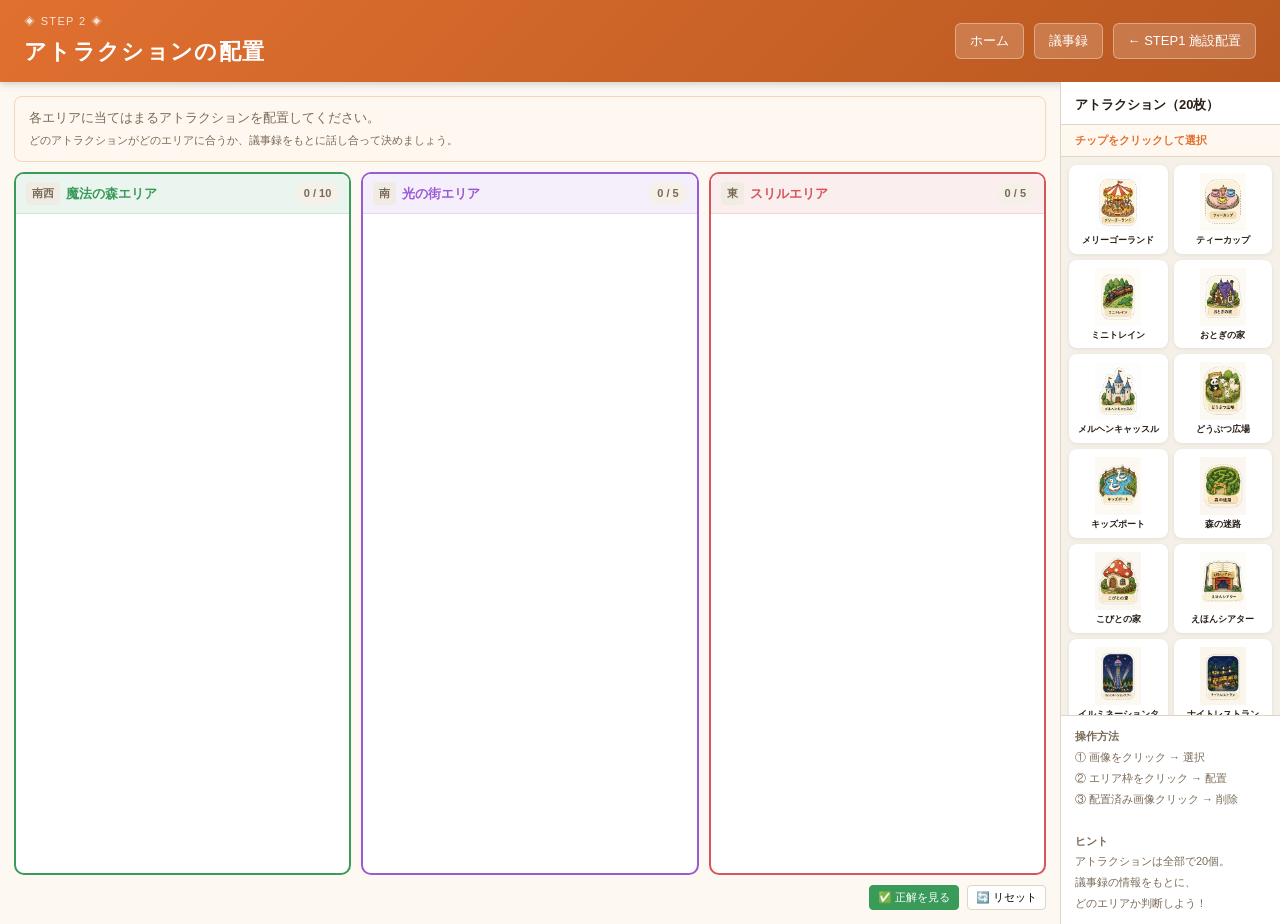
==== attraction.html @ 627123e7 "画像チップ対応・2ページ構成にリニューアル - board.html (STEP1): buhin1〜9の実画像チップで施設配置 - attraction.html (STEP2): 新規。20枚のア" ====
<!doctype html>
<html lang="ja">
<head>
  <meta charset="utf-8">
  <meta name="viewport" content="width=device-width, initial-scale=1">
  <title>アトラクションの配置 | テーマパーク開園プロジェクト</title>
  <link rel="stylesheet" href="styles.css">
</head>
<body>
  <header class="site-header compact">
    <div>
      <p class="eyebrow">◈ STEP 2 ◈</p>
      <h1>アトラクションの配置</h1>
    </div>
    <nav class="top-nav" aria-label="ページ">
      <a href="index.html">ホーム</a>
      <a href="view.html">議事録</a>
      <a href="board.html">← STEP1 施設配置</a>
    </nav>
  </header>

  <main class="attr-layout">

    <!-- ゾーンボード -->
    <section class="zone-board" aria-label="エリアゾーン">
      <div class="zone-tip">
        各エリアに当てはまるアトラクションを配置してください。<br>
        <small>どのアトラクションがどのエリアに合うか、議事録をもとに話し合って決めましょう。</small>
      </div>
      <div class="zone-grid" id="zoneGrid">
        <!-- JS で描画 -->
      </div>
      <div class="zone-actions">
        <button class="tray-btn answer-btn" id="answerBtn" type="button">✅ 正解を見る</button>
        <button class="tray-btn" id="resetBtn" type="button">🔄 リセット</button>
      </div>
    </section>

    <!-- アトラクション パレット -->
    <aside class="shop-tray attr-tray" aria-label="アトラクション">
      <div class="tray-header">
        <h2>アトラクション（20枚）</h2>
      </div>
      <div class="selected-status" id="selectedStatus">チップをクリックして選択</div>
      <div class="img-palette img-palette-attr" id="attrPalette"></div>
      <div class="board-tip">
        <strong>操作方法</strong><br>
        ① 画像をクリック → 選択<br>
        ② エリア枠をクリック → 配置<br>
        ③ 配置済み画像クリック → 削除<br>
        <br>
        <strong>ヒント</strong><br>
        アトラクションは全部で20個。<br>
        議事録の情報をもとに、<br>
        どのエリアか判断しよう！
      </div>
    </aside>
  </main>

  <!-- 正解モーダル -->
  <div class="modal-overlay" id="answerModal" role="dialog" aria-modal="true">
    <div class="modal-box">
      <div class="modal-header">
        <h3>✅ 正解（教員用）</h3>
        <button class="modal-close" id="modalClose" type="button">✕</button>
      </div>
      <div class="modal-body">
        <div class="answer-grid">
          <div class="answer-zone" style="border-color:#3a9a5a">
            <div class="answer-zone-title" style="color:#3a9a5a">南西 ／ 魔法の森エリア（10個）</div>
            <p>メリーゴーランド・ティーカップ・ミニトレイン・おとぎの家・メルヘンキャッスル・どうぶつ広場・キッズポート・森の迷路・こびとの家・えほんシアター</p>
          </div>
          <div class="answer-zone" style="border-color:#9a5ad4">
            <div class="answer-zone-title" style="color:#9a5ad4">南 ／ 光の街エリア（5個）</div>
            <p>イルミネーションタワー・ナイトレストラン・ライトガーデン・ジャズステージ・夜景ラウンジ</p>
          </div>
          <div class="answer-zone" style="border-color:#d4555a">
            <div class="answer-zone-title" style="color:#d4555a">東 ／ スリルエリア（5個）</div>
            <p>ジェットコースター・フリーフォール・ウォータースライド・回転ライド・スカイタワー</p>
          </div>
          <div class="answer-zone" style="border-color:#c8b89a">
            <div class="answer-zone-title" style="color:#7a6a5a">アトラクション総数</div>
            <p>ファミリー向け <strong>10個</strong>・大人夜間向け <strong>5個</strong>・スリル絶叫 <strong>5個</strong>　合計 <strong>20個</strong></p>
          </div>
        </div>
        <img src="完成図A.png" alt="テーマパーク完成図" style="margin-top:14px;width:100%;border-radius:8px;">
      </div>
    </div>
  </div>

  <script src="data.js"></script>
  <script>
    const STORAGE_KEY = "themepark-attr-v1";
    // zoneId → attrId[]
    let placements = JSON.parse(localStorage.getItem(STORAGE_KEY) || "{}");
    let selectedId = null;

    function save() { localStorage.setItem(STORAGE_KEY, JSON.stringify(placements)); }
    function attrById(id) { return ATTRACTION_CHIPS.find(c => c.id === id); }
    function isPlaced(id) { return Object.values(placements).some(arr => arr.includes(id)); }

    // ── 選択状態 ──────────────────────────────────────────
    function setSelected(id) {
      selectedId = id;
      const chip = id ? attrById(id) : null;
      document.getElementById("selectedStatus").textContent =
        chip ? `「${chip.name}」を選択中` : "チップをクリックして選択";
      renderPalette();
      // ゾーンのホバースタイル更新
      document.querySelectorAll(".zone-cell").forEach(el => {
        el.classList.toggle("zone-ready", !!id);
      });
    }

    // ── ゾーン描画 ────────────────────────────────────────
    function renderZones() {
      const grid = document.getElementById("zoneGrid");
      grid.innerHTML = "";
      ATTRACTION_ZONES.forEach(zone => {
        const el = document.createElement("div");
        el.className = "zone-cell";
        el.dataset.zoneId = zone.id;
        el.style.setProperty("--zone-color", zone.color);

        el.innerHTML = `
          <div class="zone-header">
            <span class="zone-direction">${zone.direction}</span>
            <span class="zone-name" style="color:${zone.color}">${zone.areaName}</span>
            <span class="zone-count" id="count-${zone.id}">0 / ${zone.capacity}</span>
          </div>
          <div class="zone-chips" id="zone-chips-${zone.id}"></div>`;

        el.addEventListener("click", () => onZoneClick(zone.id));
        grid.appendChild(el);
      });
      renderZoneChips();
    }

    function renderZoneChips() {
      ATTRACTION_ZONES.forEach(zone => {
        const area    = document.getElementById("zone-chips-" + zone.id);
        const counter = document.getElementById("count-" + zone.id);
        if (!area) return;
        area.innerHTML = "";
        const placed = placements[zone.id] || [];

        // カウンター更新
        counter.textContent = `${placed.length} / ${zone.capacity}`;
        counter.style.color = placed.length > zone.capacity ? "#d4555a" : "#7a6a5a";

        placed.forEach(chipId => {
          const chip = attrById(chipId);
          if (!chip) return;
          const wrap = document.createElement("div");
          wrap.className = "zone-chip-wrap";
          const img = document.createElement("img");
          img.src   = chip.img;
          img.alt   = chip.name;
          img.className = "zone-chip-img";
          img.title = chip.name + "（クリックで削除）";
          img.addEventListener("click", e => {
            e.stopPropagation();
            removeChip(chipId, zone.id);
          });
          const lbl = document.createElement("div");
          lbl.className = "zone-chip-name";
          lbl.textContent = chip.name;
          wrap.appendChild(img);
          wrap.appendChild(lbl);
          area.appendChild(wrap);
        });
      });
    }

    // ── パレット描画 ──────────────────────────────────────
    function renderPalette() {
      const palette = document.getElementById("attrPalette");
      palette.innerHTML = "";
      ATTRACTION_CHIPS.forEach(chip => {
        const placed = isPlaced(chip.id);
        const btn = document.createElement("button");
        btn.type = "button";
        btn.className = "img-chip-btn img-chip-sm" +
          (selectedId === chip.id ? " selected" : "") +
          (placed ? " placed" : "");
        btn.innerHTML = `<img src="${chip.img}" alt="${chip.name}"><span>${chip.name}</span>`;
        btn.title = placed ? "配置済み" : chip.name;
        btn.addEventListener("click", () => {
          if (placed) return;
          setSelected(selectedId === chip.id ? null : chip.id);
        });
        palette.appendChild(btn);
      });
    }

    // ── 配置・削除 ──────────────────────────────────────
    function onZoneClick(zoneId) {
      if (!selectedId) return;
      if (isPlaced(selectedId)) return;
      if (!placements[zoneId]) placements[zoneId] = [];
      placements[zoneId].push(selectedId);
      save();

      const el = document.querySelector(`[data-zone-id="${zoneId}"]`);
      if (el) { el.classList.add("target-active"); setTimeout(() => el.classList.remove("target-active"), 350); }

      renderZoneChips();
      setSelected(null);
    }

    function removeChip(chipId, zoneId) {
      if (!placements[zoneId]) return;
      placements[zoneId] = placements[zoneId].filter(id => id !== chipId);
      if (!placements[zoneId].length) delete placements[zoneId];
      save();
      renderZoneChips();
      renderPalette();
      if (selectedId === chipId) setSelected(null);
    }

    // ── リセット・正解 ─────────────────────────────────────
    document.getElementById("resetBtn").addEventListener("click", () => {
      if (!confirm("配置をすべてリセットしますか？")) return;
      placements = {};
      save();
      setSelected(null);
      renderZoneChips();
      renderPalette();
    });

    const modal = document.getElementById("answerModal");
    document.getElementById("answerBtn").addEventListener("click", () => {
      if (!confirm("正解を表示しますか？\n（授業中は教員が確認してください）")) return;
      modal.classList.add("open");
    });
    document.getElementById("modalClose").addEventListener("click", () => modal.classList.remove("open"));
    modal.addEventListener("click", e => { if (e.target === modal) modal.classList.remove("open"); });

    // ── 初期化 ──────────────────────────────────────────
    renderZones();
    renderPalette();
    setSelected(null);
  </script>
</body>
</html>
---- styles.css ----
/* ── リセット・基本 ─────────────────────────────── */
*, *::before, *::after { box-sizing: border-box; margin: 0; padding: 0; }

:root {
  --primary:   #e07030;
  --primary-d: #b85820;
  --accent:    #3a7bd5;
  --green:     #3a9a5a;
  --bg:        #fdf8f2;
  --surface:   #fff;
  --border:    #e0d4c4;
  --text:      #2a2018;
  --muted:     #7a6a58;
  --fixed-bg:  #f0ece4;
  --radius:    10px;
}

body {
  font-family: "Noto Sans JP", "Hiragino Sans", "Yu Gothic UI", sans-serif;
  background: var(--bg);
  color: var(--text);
  min-height: 100vh;
  line-height: 1.7;
}

/* ── ヘッダー ─────────────────────────────────── */
.site-header {
  background: linear-gradient(135deg, var(--primary) 0%, var(--primary-d) 100%);
  color: #fff;
  padding: 20px 24px;
  display: flex;
  align-items: center;
  justify-content: space-between;
  gap: 16px;
  box-shadow: 0 2px 8px rgba(0,0,0,.18);
}
.site-header.compact { padding: 12px 24px; }

.eyebrow {
  font-size: 11px;
  letter-spacing: .12em;
  opacity: .8;
  margin-bottom: 2px;
}
.site-header h1 {
  font-size: clamp(16px, 3vw, 22px);
  font-weight: 700;
  letter-spacing: .06em;
}

.top-nav { display: flex; gap: 10px; flex-shrink: 0; }
.top-nav a {
  color: #fff;
  text-decoration: none;
  background: rgba(255,255,255,.18);
  border: 1px solid rgba(255,255,255,.35);
  border-radius: 6px;
  padding: 6px 14px;
  font-size: 13px;
  transition: background .2s;
  white-space: nowrap;
}
.top-nav a:hover { background: rgba(255,255,255,.32); }

/* ── コンテンツレイアウト ────────────────────────── */
.content-layout {
  max-width: 860px;
  margin: 0 auto;
  padding: 28px 18px 60px;
  display: flex;
  flex-direction: column;
  gap: 28px;
}

/* ── セクション ────────────────────────────────── */
.section-band {
  background: var(--surface);
  border: 1px solid var(--border);
  border-radius: var(--radius);
  padding: 24px 24px 20px;
  box-shadow: 0 1px 4px rgba(0,0,0,.06);
}

.section-heading {
  display: flex;
  align-items: center;
  justify-content: space-between;
  margin-bottom: 16px;
  gap: 12px;
}
.section-heading h2 {
  font-size: 17px;
  font-weight: 700;
  color: var(--primary);
  border-left: 4px solid var(--primary);
  padding-left: 10px;
}

.section-divider {
  text-align: center;
  color: var(--muted);
  font-size: 13px;
  letter-spacing: .2em;
  margin: 4px 0 16px;
}

/* ── ルールボックス ────────────────────────────── */
.rule-box {
  background: #fff8f0;
  border: 1px solid #f0d8b8;
  border-radius: 8px;
  padding: 18px 20px;
}
.rule-box ol { padding-left: 22px; }
.rule-box li { margin-bottom: 8px; font-size: 14px; line-height: 1.8; }
.rule-box strong { color: var(--primary); }

/* ── 地図プレビュー ────────────────────────────── */
.map-preview {
  width: 100%;
  border-radius: 8px;
  border: 1px solid var(--border);
  display: block;
}

/* ── ページパネル ─────────────────────────────── */
.home-layout {
  display: grid;
  grid-template-columns: 1fr 1fr;
  gap: 16px;
}
@media (max-width: 560px) { .home-layout { grid-template-columns: 1fr; } }

.home-panel {
  border: 1px solid var(--border);
  border-radius: 8px;
  padding: 20px;
  background: #fafaf8;
}
.home-panel.accent { background: #fff8f0; border-color: #f0d0b0; }
.home-panel p { font-size: 13px; color: var(--muted); margin-bottom: 14px; }

.primary-link {
  display: inline-block;
  background: var(--primary);
  color: #fff;
  text-decoration: none;
  padding: 9px 20px;
  border-radius: 6px;
  font-size: 14px;
  font-weight: 600;
  transition: background .2s;
}
.primary-link:hover { background: var(--primary-d); }

.pdf-link {
  font-size: 12px;
  color: var(--accent);
  text-decoration: none;
}
.pdf-link:hover { text-decoration: underline; }

/* ── チップ一覧（ホーム）────────────────────────── */
.chip-preview-grid {
  display: flex;
  flex-wrap: wrap;
  gap: 8px;
}
.chip-preview-item {
  display: flex;
  align-items: center;
  gap: 6px;
  background: #fff;
  border: 1px solid var(--border);
  border-radius: 20px;
  padding: 5px 12px;
  font-size: 13px;
}
.chip-preview-item .chip-icon { font-size: 16px; }

/* ══════════════════════════════════════════════
   VIEW PAGE
══════════════════════════════════════════════ */
.size-controls {
  display: flex;
  gap: 8px;
  flex-wrap: wrap;
  margin-bottom: 20px;
}
.size-btn {
  background: var(--surface);
  border: 1px solid var(--border);
  border-radius: 6px;
  padding: 8px 22px;
  font-size: 14px;
  cursor: pointer;
  transition: all .2s;
}
.size-btn:hover { border-color: var(--primary); color: var(--primary); }
.size-btn.active {
  background: var(--primary);
  border-color: var(--primary);
  color: #fff;
  font-weight: 600;
}

.role-controls {
  display: flex;
  gap: 8px;
  flex-wrap: wrap;
  margin-bottom: 20px;
}
.role-btn {
  background: var(--surface);
  border: 1px solid var(--border);
  border-radius: 6px;
  padding: 8px 18px;
  font-size: 15px;
  font-weight: 600;
  cursor: pointer;
  transition: all .2s;
}
.role-btn:hover { border-color: var(--primary); color: var(--primary); }
.role-btn.active {
  background: var(--primary);
  border-color: var(--primary);
  color: #fff;
}
.role-btn.disabled { opacity: .35; pointer-events: none; }

.hint-hidden {
  text-align: center;
  color: var(--muted);
  font-size: 14px;
  padding: 32px 0;
  letter-spacing: .06em;
}

.minutes-list {
  display: flex;
  flex-direction: column;
  gap: 16px;
}

.minutes-card {
  background: #fffbf7;
  border: 1px solid #e8d8c0;
  border-left: 4px solid var(--primary);
  border-radius: 8px;
  padding: 18px 20px;
}
.minutes-card .card-header {
  display: flex;
  align-items: baseline;
  gap: 10px;
  margin-bottom: 4px;
}
.minutes-card .card-num {
  font-size: 11px;
  font-weight: 700;
  letter-spacing: .1em;
  color: var(--primary);
  background: #fdebd8;
  border-radius: 4px;
  padding: 2px 8px;
}
.minutes-card .card-title {
  font-size: 15px;
  font-weight: 700;
}
.minutes-card .card-theme {
  font-size: 12px;
  color: var(--muted);
  margin-bottom: 12px;
}
.minutes-card ul {
  padding-left: 18px;
  margin-bottom: 10px;
}
.minutes-card li {
  font-size: 14px;
  margin-bottom: 5px;
  line-height: 1.75;
}
.minutes-card .card-memo {
  font-size: 13px;
  color: var(--muted);
  background: #f5f0e8;
  border-radius: 6px;
  padding: 8px 12px;
}
.minutes-card .card-memo::before {
  content: "📝 メモ：";
  font-weight: 600;
  color: #8a6a40;
}

/* ══════════════════════════════════════════════
   BOARD PAGE
══════════════════════════════════════════════ */
.board-layout {
  display: grid;
  grid-template-columns: 1fr 220px;
  gap: 0;
  height: calc(100vh - 58px);
  overflow: hidden;
}
@media (max-width: 700px) {
  .board-layout {
    grid-template-columns: 1fr;
    grid-template-rows: 1fr auto;
    height: auto;
  }
}

/* ── グリッドステージ ───────────────────────────── */
.board-stage {
  padding: 16px;
  overflow: auto;
  display: flex;
  align-items: flex-start;
  justify-content: center;
}

.game-grid {
  display: grid;
  grid-template-columns: repeat(3, 1fr);
  grid-template-rows: repeat(3, 1fr);
  gap: 4px;
  width: 100%;
  max-width: 640px;
  aspect-ratio: 4/3;
  background: #c8b89a;
  border: 3px solid #a89070;
  border-radius: 10px;
  padding: 4px;
  box-shadow: 0 4px 16px rgba(0,0,0,.15);
}

.grid-cell {
  background: var(--surface);
  border-radius: 6px;
  padding: 6px;
  display: flex;
  flex-direction: column;
  gap: 3px;
  cursor: pointer;
  transition: background .15s, box-shadow .15s;
  min-height: 0;
  overflow: hidden;
  position: relative;
}
.grid-cell:not(.fixed):not(.target-active):hover {
  background: #fff8f0;
  box-shadow: inset 0 0 0 2px var(--primary);
}
.grid-cell.target-active {
  background: #fff0e0;
  box-shadow: inset 0 0 0 2px var(--primary);
  animation: pulse .4s ease;
}
@keyframes pulse { 0%,100%{box-shadow:inset 0 0 0 2px var(--primary)} 50%{box-shadow:inset 0 0 0 3px #e07030,0 0 8px rgba(224,112,48,.4)} }

.grid-cell.fixed {
  background: var(--fixed-bg);
  cursor: default;
}

.cell-label {
  font-size: 10px;
  font-weight: 700;
  color: var(--muted);
  letter-spacing: .06em;
  line-height: 1;
}

.cell-fixed-content {
  display: flex;
  flex-direction: column;
  align-items: center;
  justify-content: center;
  flex: 1;
  gap: 2px;
  color: var(--muted);
}
.cell-fixed-content .fixed-icon { font-size: 24px; }
.cell-fixed-content .fixed-name { font-size: 11px; font-weight: 600; }

.cell-chips {
  display: flex;
  flex-direction: column;
  gap: 2px;
  flex: 1;
  overflow: hidden;
}

.placed-chip {
  display: flex;
  align-items: center;
  gap: 4px;
  border-radius: 4px;
  padding: 3px 5px;
  font-size: 11px;
  font-weight: 600;
  color: #fff;
  cursor: pointer;
  transition: opacity .15s, transform .1s;
  line-height: 1.2;
  flex-shrink: 0;
}
.placed-chip:hover {
  opacity: .8;
  transform: scale(.97);
}
.placed-chip .chip-icon-sm { font-size: 13px; flex-shrink: 0; }
.placed-chip .chip-name-sm { font-size: 10px; overflow: hidden; text-overflow: ellipsis; white-space: nowrap; }

/* ── サイドパレット ────────────────────────────── */
.shop-tray {
  background: #f5f0e8;
  border-left: 1px solid var(--border);
  display: flex;
  flex-direction: column;
  overflow: hidden;
}

.tray-header {
  padding: 12px 14px 8px;
  border-bottom: 1px solid var(--border);
  display: flex;
  align-items: center;
  justify-content: space-between;
  background: var(--surface);
}
.tray-header h2 { font-size: 13px; font-weight: 700; }

.tray-btns { display: flex; gap: 5px; }
.tray-btn {
  font-size: 11px;
  border: 1px solid var(--border);
  background: var(--surface);
  border-radius: 4px;
  padding: 4px 8px;
  cursor: pointer;
  transition: all .15s;
  white-space: nowrap;
}
.tray-btn:hover { background: #f0e8d8; }
.tray-btn.answer-btn {
  background: var(--green);
  border-color: var(--green);
  color: #fff;
}
.tray-btn.answer-btn:hover { background: #2d8048; }

.selected-status {
  font-size: 11px;
  color: var(--primary);
  font-weight: 600;
  padding: 6px 14px;
  background: #fff8f0;
  border-bottom: 1px solid var(--border);
  min-height: 28px;
}

.card-palette {
  flex: 1;
  overflow-y: auto;
  padding: 8px;
  display: flex;
  flex-direction: column;
  gap: 5px;
}

.vcard {
  display: flex;
  align-items: center;
  gap: 8px;
  padding: 8px 10px;
  border-radius: 7px;
  border: 2px solid transparent;
  background: var(--surface);
  cursor: pointer;
  transition: all .15s;
  text-align: left;
  box-shadow: 0 1px 3px rgba(0,0,0,.07);
}
.vcard:hover { border-color: var(--primary); }
.vcard.selected {
  border-color: var(--primary);
  background: #fff8f0;
  box-shadow: 0 0 0 3px rgba(224,112,48,.2);
}
.vcard.placed {
  opacity: .4;
  cursor: default;
  pointer-events: none;
}
.vcard .vc-icon { font-size: 20px; flex-shrink: 0; }
.vcard .vc-name { font-size: 12px; font-weight: 600; line-height: 1.3; color: var(--text); }

.board-tip {
  padding: 10px 14px;
  font-size: 11px;
  color: var(--muted);
  line-height: 1.9;
  border-top: 1px solid var(--border);
  background: var(--surface);
}

/* ── ③ 配置枚数による枠線ヒント ─────────────────── */
.grid-cell.depth-1 { box-shadow: inset 0 0 0 2px #c8b08a; }
.grid-cell.depth-2 { box-shadow: inset 0 0 0 3px var(--primary); }
.grid-cell.depth-3 { box-shadow: inset 0 0 0 4px var(--primary-d), 0 0 0 1px var(--primary); }

/* ── アトラクション小チップ（マス内）────────────── */
.attr-wrap {
  display: flex;
  flex-wrap: wrap;
  gap: 2px;
  margin-top: 2px;
}
.attr-chip {
  display: inline-flex;
  align-items: center;
  justify-content: center;
  width: 20px;
  height: 20px;
  border-radius: 4px;
  font-size: 12px;
  cursor: pointer;
  transition: opacity .15s, transform .1s;
  flex-shrink: 0;
}
.attr-chip:hover { opacity: .7; transform: scale(.9); }

/* ── パレットタブ ─────────────────────────────── */
.palette-tabs {
  display: flex;
  border-bottom: 1px solid var(--border);
}
.palette-tab {
  flex: 1;
  padding: 7px 6px;
  font-size: 12px;
  font-weight: 600;
  background: var(--surface);
  border: none;
  border-bottom: 3px solid transparent;
  cursor: pointer;
  color: var(--muted);
  transition: all .15s;
}
.palette-tab.active {
  color: var(--primary);
  border-bottom-color: var(--primary);
  background: #fff8f0;
}
.palette-tab:hover:not(.active) { background: #f5f0e8; }

/* ── アトラクションパレット カテゴリラベル ────────── */
.attr-category-label {
  font-size: 11px;
  font-weight: 700;
  padding: 6px 8px 4px;
  margin-top: 6px;
  border-left: 3px solid;
  letter-spacing: .04em;
}

/* ── アトラクション用の小さいカード ─────────────── */
.vcard.vcard-sm {
  padding: 5px 8px;
}
.vcard.vcard-sm .vc-icon { font-size: 16px; }
.vcard.vcard-sm .vc-name { font-size: 11px; }

/* ── 画像チップパレット（board / attraction 共通）────── */
.img-palette {
  flex: 1;
  overflow-y: auto;
  padding: 8px;
  display: grid;
  grid-template-columns: 1fr 1fr;
  gap: 6px;
}
.img-palette-attr {
  grid-template-columns: 1fr 1fr;
}

.img-chip-btn {
  display: flex;
  flex-direction: column;
  align-items: center;
  gap: 4px;
  padding: 6px 4px;
  border-radius: 8px;
  border: 2px solid transparent;
  background: var(--surface);
  cursor: pointer;
  transition: all .15s;
  box-shadow: 0 1px 4px rgba(0,0,0,.08);
  text-align: center;
}
.img-chip-btn img {
  width: 100%;
  max-width: 72px;
  aspect-ratio: 1;
  object-fit: contain;
  border-radius: 4px;
}
.img-chip-btn span {
  font-size: 10px;
  font-weight: 600;
  color: var(--text);
  line-height: 1.2;
  word-break: break-all;
}
.img-chip-btn:hover:not(.placed) { border-color: var(--primary); }
.img-chip-btn.selected {
  border-color: var(--primary);
  background: #fff8f0;
  box-shadow: 0 0 0 3px rgba(224,112,48,.25);
}
.img-chip-btn.placed {
  opacity: .3;
  cursor: default;
  pointer-events: none;
}
.img-chip-sm img { max-width: 58px; }
.img-chip-sm span { font-size: 9px; }

/* ── セル内の画像チップ ─────────────────────────── */
.cell-img-chips {
  flex: 1;
  display: flex;
  flex-wrap: wrap;
  gap: 2px;
  align-content: flex-start;
  overflow: hidden;
  padding: 2px;
}
.cell-chip-img {
  width: 48%;
  max-height: 54px;
  object-fit: contain;
  border-radius: 4px;
  cursor: pointer;
  transition: opacity .15s, transform .1s;
  border: 1px solid rgba(0,0,0,.06);
}
.cell-chip-img:hover { opacity: .75; transform: scale(.95); }

/* ── STEP2ナビボタン ────────────────────────────── */
.nav-step2 {
  background: #3a9a5a !important;
  border-color: #3a9a5a !important;
  font-weight: 700 !important;
}
.nav-step2:hover { background: #2d8048 !important; }

/* ══════════════════════════════════════════════
   ATTRACTION PAGE
══════════════════════════════════════════════ */
.attr-layout {
  display: grid;
  grid-template-columns: 1fr 220px;
  gap: 0;
  height: calc(100vh - 58px);
  overflow: hidden;
}
@media (max-width: 700px) {
  .attr-layout { grid-template-columns: 1fr; height: auto; }
}

.attr-tray { min-height: 0; }

/* ── ゾーンボード ──────────────────────────────── */
.zone-board {
  display: flex;
  flex-direction: column;
  gap: 10px;
  padding: 14px;
  overflow: auto;
}
.zone-tip {
  font-size: 13px;
  color: var(--muted);
  background: #fff8f0;
  border: 1px solid #f0d8b8;
  border-radius: 8px;
  padding: 10px 14px;
  line-height: 1.7;
}
.zone-tip small { font-size: 11px; }

.zone-grid {
  display: grid;
  grid-template-columns: repeat(3, 1fr);
  gap: 10px;
  flex: 1;
  min-height: 0;
}
@media (max-width: 800px) {
  .zone-grid { grid-template-columns: 1fr; }
}

.zone-cell {
  background: var(--surface);
  border: 2px solid var(--zone-color, #c8b89a);
  border-radius: 10px;
  display: flex;
  flex-direction: column;
  overflow: hidden;
  cursor: pointer;
  transition: box-shadow .15s, background .15s;
  min-height: 180px;
}
.zone-cell.zone-ready:hover {
  box-shadow: 0 0 0 3px color-mix(in srgb, var(--zone-color) 40%, transparent);
  background: color-mix(in srgb, var(--zone-color) 5%, white);
}
.zone-cell.target-active {
  animation: pulse .35s ease;
}

.zone-header {
  display: flex;
  align-items: center;
  gap: 6px;
  padding: 8px 10px;
  background: color-mix(in srgb, var(--zone-color) 10%, white);
  border-bottom: 1px solid color-mix(in srgb, var(--zone-color) 25%, white);
  flex-shrink: 0;
}
.zone-direction {
  font-size: 11px;
  font-weight: 700;
  color: var(--muted);
  background: #f0ece4;
  border-radius: 4px;
  padding: 2px 6px;
}
.zone-name {
  font-size: 13px;
  font-weight: 700;
  flex: 1;
}
.zone-count {
  font-size: 11px;
  font-weight: 700;
  color: var(--muted);
  background: #f5f0e8;
  border-radius: 10px;
  padding: 2px 8px;
}

.zone-chips {
  flex: 1;
  overflow-y: auto;
  display: flex;
  flex-wrap: wrap;
  gap: 6px;
  padding: 8px;
  align-content: flex-start;
}

.zone-chip-wrap {
  display: flex;
  flex-direction: column;
  align-items: center;
  gap: 2px;
  cursor: pointer;
}
.zone-chip-img {
  width: 64px;
  height: 64px;
  object-fit: contain;
  border-radius: 6px;
  border: 1px solid rgba(0,0,0,.06);
  transition: opacity .15s, transform .1s;
  background: #fafaf8;
}
.zone-chip-img:hover { opacity: .7; transform: scale(.93); }
.zone-chip-name {
  font-size: 9px;
  text-align: center;
  color: var(--muted);
  line-height: 1.2;
  max-width: 64px;
  word-break: break-all;
}

.zone-actions {
  display: flex;
  gap: 8px;
  justify-content: flex-end;
  flex-shrink: 0;
}

/* ── 正解モーダル内 ──────────────────────────────── */
.answer-grid {
  display: grid;
  grid-template-columns: 1fr 1fr;
  gap: 10px;
  margin-bottom: 10px;
}
@media (max-width: 560px) { .answer-grid { grid-template-columns: 1fr; } }
.answer-zone {
  border: 2px solid;
  border-radius: 8px;
  padding: 10px 12px;
}
.answer-zone-title {
  font-size: 13px;
  font-weight: 700;
  margin-bottom: 6px;
}
.answer-zone p {
  font-size: 12px;
  color: var(--muted);
  line-height: 1.8;
}

/* ── モーダル（正解表示）────────────────────────── */
.modal-overlay {
  display: none;
  position: fixed;
  inset: 0;
  background: rgba(0,0,0,.65);
  z-index: 100;
  align-items: center;
  justify-content: center;
  padding: 16px;
}
.modal-overlay.open { display: flex; }
.modal-box {
  background: var(--surface);
  border-radius: 12px;
  max-width: 700px;
  width: 100%;
  overflow: hidden;
  box-shadow: 0 8px 40px rgba(0,0,0,.35);
}
.modal-header {
  display: flex;
  align-items: center;
  justify-content: space-between;
  padding: 14px 18px;
  background: var(--primary);
  color: #fff;
}
.modal-header h3 { font-size: 15px; }
.modal-close {
  background: none;
  border: none;
  color: #fff;
  font-size: 20px;
  cursor: pointer;
  line-height: 1;
  padding: 0 4px;
}
.modal-body { padding: 16px; }
.modal-body img { width: 100%; border-radius: 8px; display: block; }
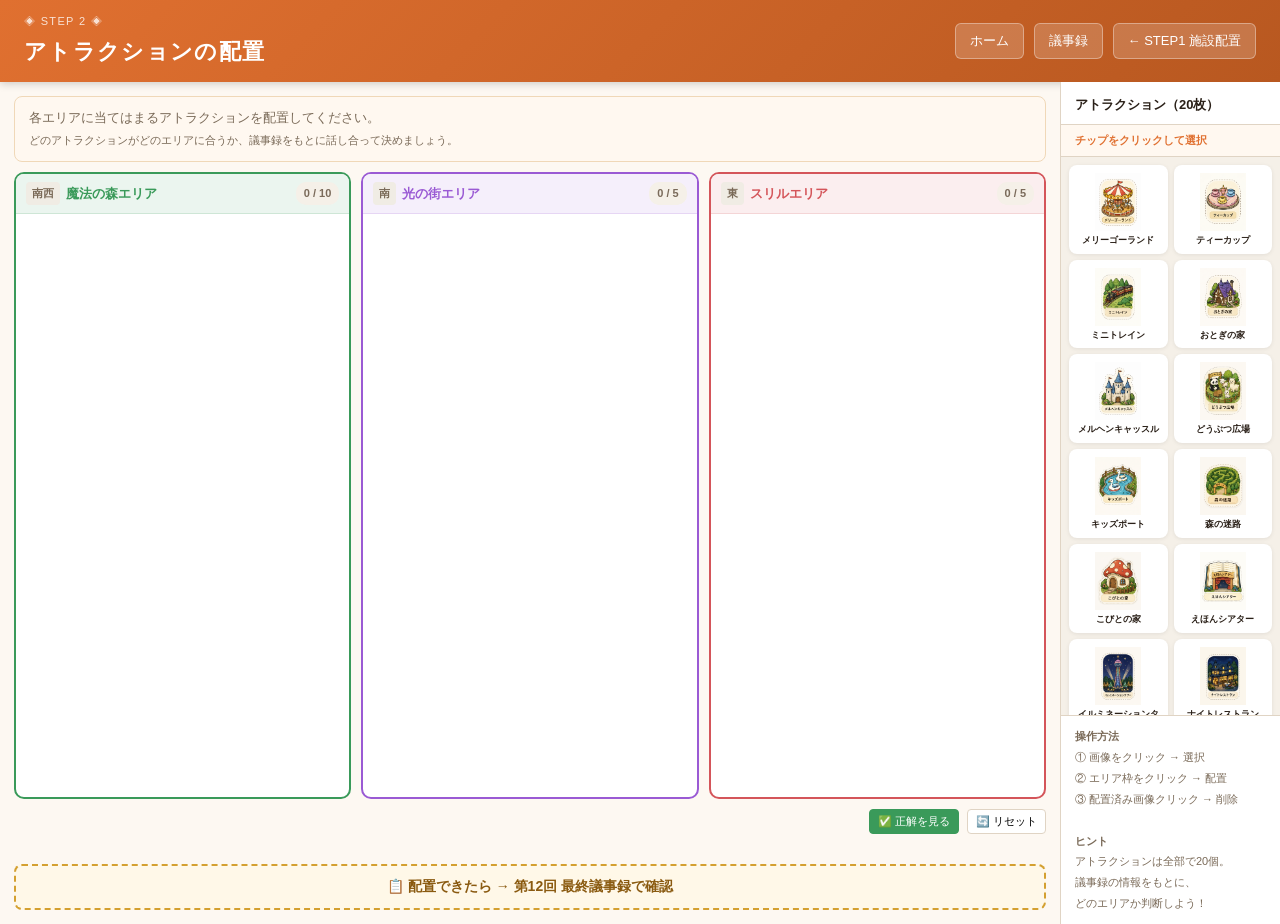
==== commit fe85d1d5: "第12回議事録を配布から除外し、配置後確認パネルとして追加 - data.js: GROUP_PATTERNSから第12回を全グループ除外 - board.html / attraction.html" ====
--- a/attraction.html
+++ b/attraction.html
@@ -33,6 +33,34 @@
       <div class="zone-actions">
         <button class="tray-btn answer-btn" id="answerBtn" type="button">✅ 正解を見る</button>
         <button class="tray-btn" id="resetBtn" type="button">🔄 リセット</button>
+      </div>
+
+      <!-- 第12回議事録で確認（配置後に開く） -->
+      <div class="final-check-wrap">
+        <button class="final-check-btn" id="finalCheckBtn" type="button">
+          📋 配置できたら → 第12回 最終議事録で確認
+        </button>
+        <div class="final-check-panel" id="finalCheckPanel">
+          <div class="minutes-card" style="border-left-color:#3a9a5a;">
+            <div class="card-header">
+              <span class="card-num" style="background:#e0f0e8;color:#3a9a5a;">第12回</span>
+              <span class="card-title">第12回 定例会議</span>
+            </div>
+            <div class="card-theme">テーマ：最終確認</div>
+            <ul>
+              <li>北西の神聖な山と、南東の美しい海は固定で開発しない。</li>
+              <li>北にはオフィシャルホテルを置く。</li>
+              <li>北東は自然保護エリアとして残す。</li>
+              <li>西にはモノレール新駅を置く。</li>
+              <li>中央にはメインゲート、中央川、メインブリッジを置く。</li>
+              <li>東にはスリルエリアを置く。</li>
+              <li>南西には魔法の森エリアと蒸気機関車の線路を置く。</li>
+              <li>南には光の街エリアと中央川を置く。</li>
+              <li><strong>アトラクションの最終数：ファミリー向け10個・大人夜間向け5個・絶叫系5個。</strong></li>
+            </ul>
+            <div class="card-memo">古い案ではなく、最終決定を優先すること。</div>
+          </div>
+        </div>
       </div>
     </section>
 
@@ -236,6 +264,16 @@
     document.getElementById("modalClose").addEventListener("click", () => modal.classList.remove("open"));
     modal.addEventListener("click", e => { if (e.target === modal) modal.classList.remove("open"); });
 
+    // ── 第12回パネル開閉 ─────────────────────────────────
+    const finalBtn   = document.getElementById("finalCheckBtn");
+    const finalPanel = document.getElementById("finalCheckPanel");
+    finalBtn.addEventListener("click", () => {
+      const open = finalPanel.classList.toggle("open");
+      finalBtn.textContent = open
+        ? "📋 第12回 最終議事録（閉じる）"
+        : "📋 配置できたら → 第12回 最終議事録で確認";
+    });
+
     // ── 初期化 ──────────────────────────────────────────
     renderZones();
     renderPalette();
--- a/styles.css
+++ b/styles.css
@@ -862,3 +862,33 @@
 }
 .modal-body { padding: 16px; }
 .modal-body img { width: 100%; border-radius: 8px; display: block; }
+
+
+/* ── 第12回 最終確認パネル ──────────────────────────── */
+.final-check-wrap {
+  margin-top: 20px;
+}
+.final-check-btn {
+  display: block;
+  width: 100%;
+  padding: 12px 18px;
+  background: #fff8e8;
+  border: 2px dashed #d4a030;
+  border-radius: 8px;
+  color: #8a5a10;
+  font-size: 14px;
+  font-weight: 700;
+  cursor: pointer;
+  text-align: center;
+  transition: background .2s;
+}
+.final-check-btn:hover {
+  background: #fff0cc;
+}
+.final-check-panel {
+  display: none;
+  margin-top: 10px;
+}
+.final-check-panel.open {
+  display: block;
+}
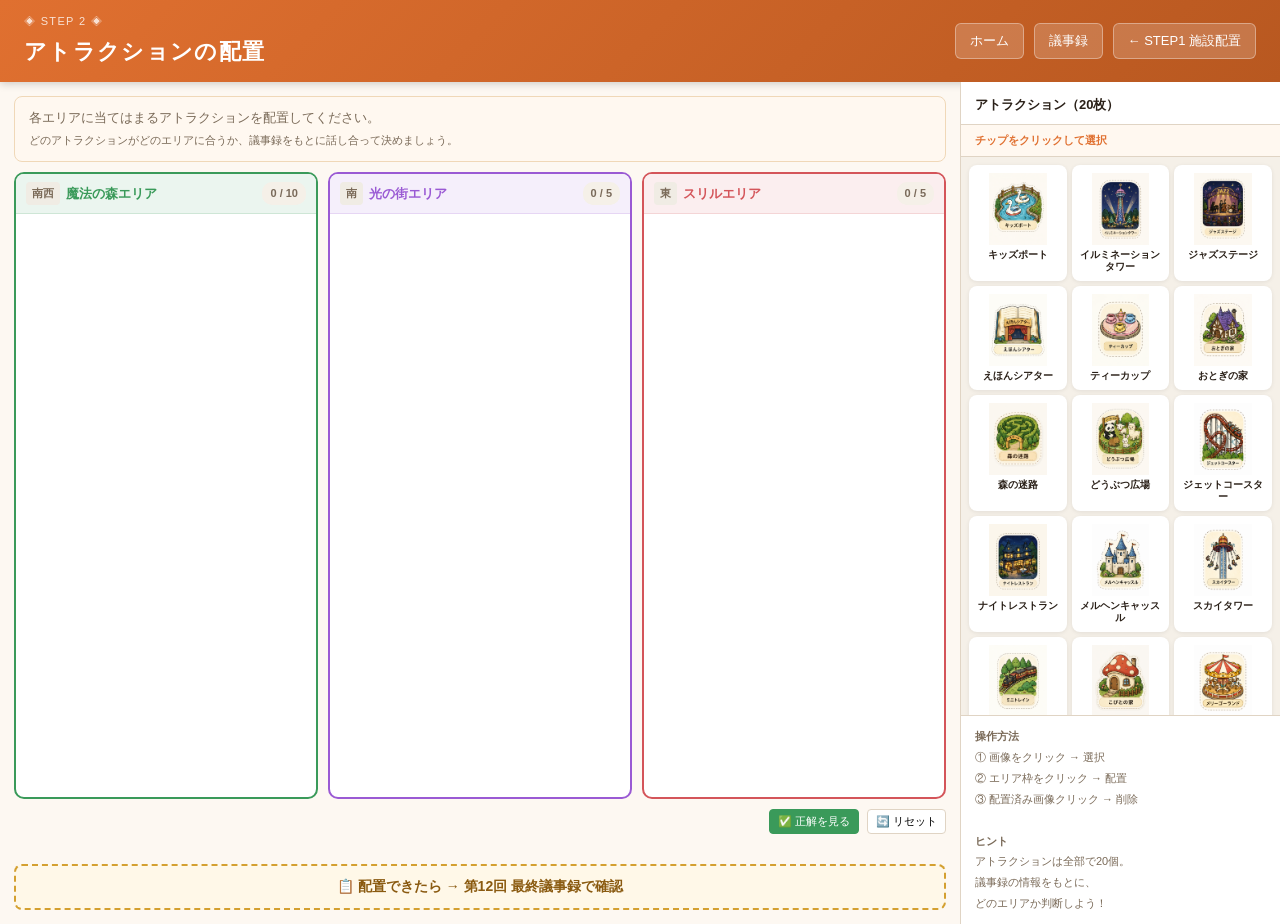
==== commit 9ff73a61: "アトラクション画面の表示改善：シャッフル・大型チップ・レスポンシブ対応 - パレット：カテゴリ順→Fisher-Yatesシャッフルでランダム表示（ページ内は固定） - 配置済みチップ：64px→cl" ====
--- a/attraction.html
+++ b/attraction.html
@@ -123,6 +123,17 @@
     let placements = JSON.parse(localStorage.getItem(STORAGE_KEY) || "{}");
     let selectedId = null;
 
+    // ── パレット順序をシャッフル（初回のみ・ページ中は固定）────────
+    function shuffle(arr) {
+      const a = [...arr];
+      for (let i = a.length - 1; i > 0; i--) {
+        const j = Math.floor(Math.random() * (i + 1));
+        [a[i], a[j]] = [a[j], a[i]];
+      }
+      return a;
+    }
+    const shuffledChips = shuffle(ATTRACTION_CHIPS);
+
     function save() { localStorage.setItem(STORAGE_KEY, JSON.stringify(placements)); }
     function attrById(id) { return ATTRACTION_CHIPS.find(c => c.id === id); }
     function isPlaced(id) { return Object.values(placements).some(arr => arr.includes(id)); }
@@ -200,11 +211,11 @@
       });
     }
 
-    // ── パレット描画 ──────────────────────────────────────
+    // ── パレット描画（シャッフル順）────────────────────────
     function renderPalette() {
       const palette = document.getElementById("attrPalette");
       palette.innerHTML = "";
-      ATTRACTION_CHIPS.forEach(chip => {
+      shuffledChips.forEach(chip => {
         const placed = isPlaced(chip.id);
         const btn = document.createElement("button");
         btn.type = "button";
--- a/styles.css
+++ b/styles.css
@@ -585,7 +585,8 @@
   gap: 6px;
 }
 .img-palette-attr {
-  grid-template-columns: 1fr 1fr;
+  grid-template-columns: repeat(3, 1fr);
+  gap: 5px;
 }
 
 .img-chip-btn {
@@ -627,8 +628,8 @@
   cursor: default;
   pointer-events: none;
 }
-.img-chip-sm img { max-width: 58px; }
-.img-chip-sm span { font-size: 9px; }
+.img-chip-sm img { max-width: clamp(52px, 6vw, 72px); }
+.img-chip-sm span { font-size: clamp(8px, 1vw, 10px); }
 
 /* ── セル内の画像チップ ─────────────────────────── */
 .cell-img-chips {
@@ -664,7 +665,7 @@
 ══════════════════════════════════════════════ */
 .attr-layout {
   display: grid;
-  grid-template-columns: 1fr 220px;
+  grid-template-columns: 1fr clamp(220px, 26vw, 320px);
   gap: 0;
   height: calc(100vh - 58px);
   overflow: hidden;
@@ -760,8 +761,8 @@
   overflow-y: auto;
   display: flex;
   flex-wrap: wrap;
-  gap: 6px;
-  padding: 8px;
+  gap: 10px;
+  padding: 10px;
   align-content: flex-start;
 }
 
@@ -769,25 +770,27 @@
   display: flex;
   flex-direction: column;
   align-items: center;
-  gap: 2px;
+  gap: 4px;
   cursor: pointer;
 }
 .zone-chip-img {
-  width: 64px;
-  height: 64px;
+  width: clamp(80px, 10vw, 110px);
+  height: clamp(80px, 10vw, 110px);
   object-fit: contain;
-  border-radius: 6px;
-  border: 1px solid rgba(0,0,0,.06);
+  border-radius: 8px;
+  border: 2px solid rgba(0,0,0,.06);
   transition: opacity .15s, transform .1s;
   background: #fafaf8;
-}
-.zone-chip-img:hover { opacity: .7; transform: scale(.93); }
+  box-shadow: 0 2px 6px rgba(0,0,0,.10);
+}
+.zone-chip-img:hover { opacity: .75; transform: scale(.92); }
 .zone-chip-name {
-  font-size: 9px;
+  font-size: clamp(9px, 1.2vw, 11px);
   text-align: center;
   color: var(--muted);
+  font-weight: 600;
   line-height: 1.2;
-  max-width: 64px;
+  max-width: clamp(80px, 10vw, 110px);
   word-break: break-all;
 }
 
